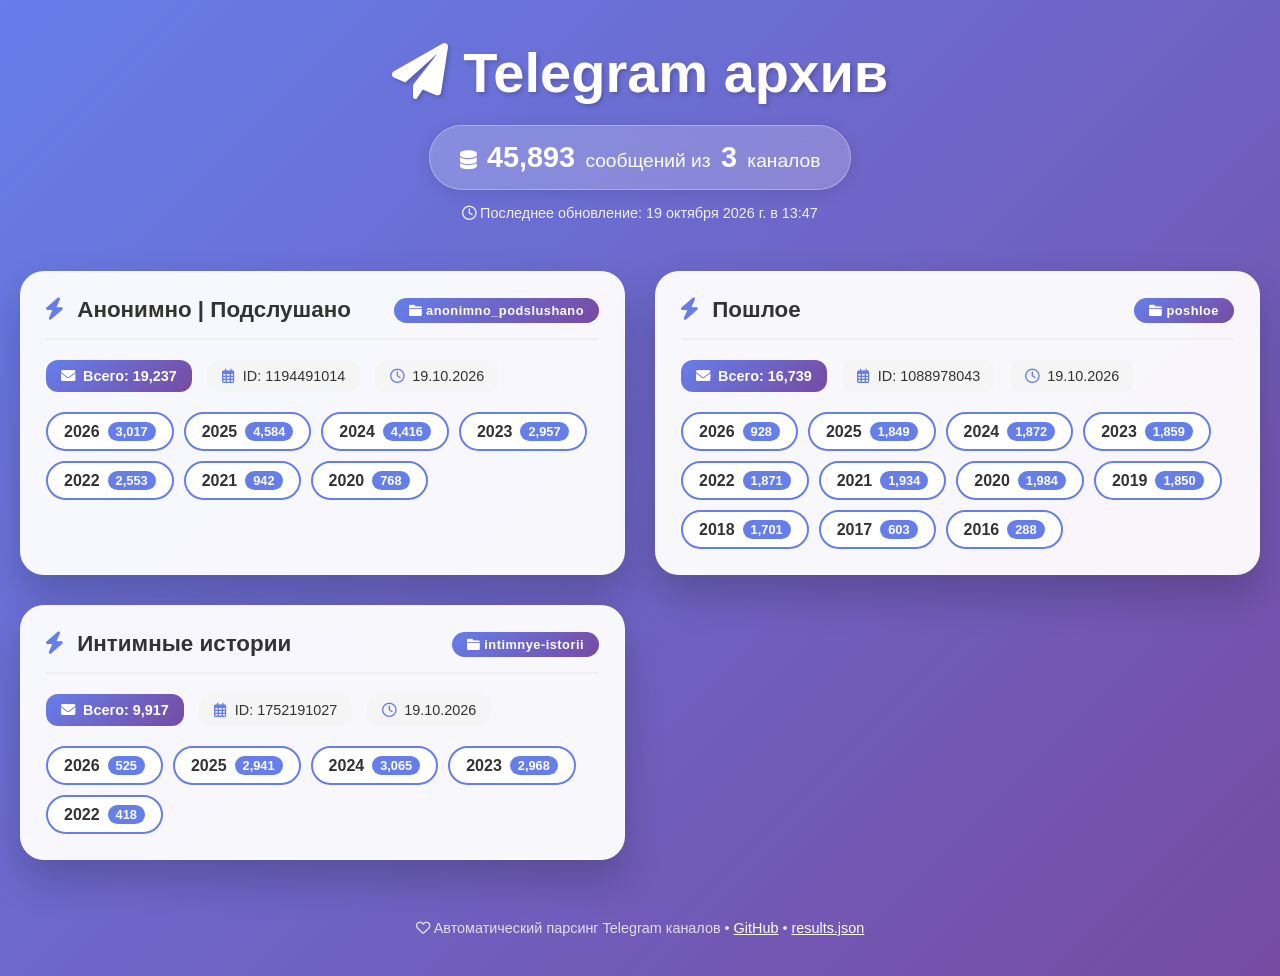
==== telegram/index.html @ b4a0e47f "Обновление Telegram 2026-10-19" ====
<!DOCTYPE html>
<html lang="ru">
<head>
    <meta charset="UTF-8">
    <meta name="viewport" content="width=device-width, initial-scale=1.0">
    <title>Telegram архив сообщений</title>
    <style>
        * {
            margin: 0;
            padding: 0;
            box-sizing: border-box;
        }
        
        body {
            font-family: -apple-system, BlinkMacSystemFont, 'Segoe UI', Roboto, 'Helvetica Neue', Arial, sans-serif;
            background: linear-gradient(135deg, #667eea 0%, #764ba2 100%);
            min-height: 100vh;
            padding: 40px 20px;
            color: #333;
        }
        
        .container {
            max-width: 1400px;
            margin: 0 auto;
        }
        
        .header {
            text-align: center;
            margin-bottom: 50px;
            color: white;
        }
        
        .header h1 {
            font-size: 3.5em;
            margin-bottom: 20px;
            text-shadow: 2px 2px 4px rgba(0,0,0,0.2);
            font-weight: 700;
        }
        
        .stats-badge {
            background: rgba(255,255,255,0.2);
            backdrop-filter: blur(10px);
            padding: 15px 30px;
            border-radius: 50px;
            display: inline-block;
            font-size: 1.2em;
            border: 1px solid rgba(255,255,255,0.3);
            box-shadow: 0 4px 15px rgba(0,0,0,0.1);
        }
        
        .stats-badge span {
            font-weight: 700;
            font-size: 1.5em;
            margin: 0 5px;
        }
        
        .last-update {
            margin-top: 15px;
            font-size: 0.9em;
            opacity: 0.9;
        }
        
        .channels-grid {
            display: grid;
            grid-template-columns: repeat(auto-fit, minmax(400px, 1fr));
            gap: 30px;
            margin-top: 40px;
        }
        
        .channel-card {
            background: rgba(255,255,255,0.95);
            backdrop-filter: blur(10px);
            border-radius: 24px;
            padding: 25px;
            box-shadow: 0 20px 40px rgba(0,0,0,0.2);
            transition: all 0.3s ease;
            border: 1px solid rgba(255,255,255,0.3);
            animation: fadeIn 0.5s ease-out;
        }
        
        .channel-card:hover {
            transform: translateY(-5px);
            box-shadow: 0 30px 50px rgba(0,0,0,0.3);
            background: white;
        }
        
        @keyframes fadeIn {
            from { opacity: 0; transform: translateY(20px); }
            to { opacity: 1; transform: translateY(0); }
        }
        
        .channel-header {
            border-bottom: 2px solid #f0f0f0;
            padding-bottom: 15px;
            margin-bottom: 20px;
            display: flex;
            justify-content: space-between;
            align-items: center;
        }
        
        .channel-name {
            font-size: 1.4em;
            font-weight: 700;
            color: #333;
        }
        
        .channel-folder {
            background: linear-gradient(135deg, #667eea 0%, #764ba2 100%);
            color: white;
            padding: 5px 15px;
            border-radius: 20px;
            font-size: 0.8em;
            font-weight: 600;
            letter-spacing: 0.5px;
        }
        
        .channel-meta {
            display: flex;
            gap: 15px;
            flex-wrap: wrap;
            margin-bottom: 20px;
            font-size: 0.9em;
        }
        
        .channel-meta-item {
            background: #f5f5f5;
            padding: 8px 15px;
            border-radius: 12px;
            display: flex;
            align-items: center;
            gap: 8px;
        }
        
        .channel-meta-item i {
            color: #667eea;
        }
        
        .total-messages {
            background: linear-gradient(135deg, #667eea 0%, #764ba2 100%);
            color: white;
            font-weight: 700;
        }
        
        .total-messages i {
            color: white;
        }
        
        .years-list {
            display: flex;
            flex-wrap: wrap;
            gap: 10px;
            margin-top: 20px;
        }
        
        .year-item {
            background: white;
            border: 2px solid #667eea;
            border-radius: 30px;
            padding: 8px 16px;
            transition: all 0.3s ease;
            cursor: pointer;
            display: inline-flex;
            align-items: center;
            gap: 8px;
            text-decoration: none;
            color: inherit;
        }
        
        .year-item:hover {
            background: linear-gradient(135deg, #667eea 0%, #764ba2 100%);
            color: white;
            transform: scale(1.05);
            border-color: transparent;
        }
        
        .year-item:hover .year-count {
            background: white;
            color: #667eea;
        }
        
        .year-number {
            font-weight: 700;
        }
        
        .year-count {
            background: #667eea;
            color: white;
            padding: 2px 8px;
            border-radius: 30px;
            font-size: 0.8em;
            font-weight: 600;
            transition: all 0.3s ease;
        }
        
        .empty-state {
            text-align: center;
            padding: 60px;
            background: white;
            border-radius: 24px;
            box-shadow: 0 20px 40px rgba(0,0,0,0.1);
            margin-top: 40px;
        }
        
        .empty-state h2 {
            color: #333;
            margin-bottom: 15px;
            font-size: 2em;
        }
        
        .empty-state p {
            color: #666;
            font-size: 1.1em;
        }
        
        .footer {
            text-align: center;
            margin-top: 60px;
            color: rgba(255,255,255,0.8);
            font-size: 0.9em;
        }
        
        .footer a {
            color: white;
            text-decoration: underline;
        }
        
        @media (max-width: 768px) {
            .header h1 {
                font-size: 2.5em;
            }
            
            .channels-grid {
                grid-template-columns: 1fr;
            }
            
            .channel-header {
                flex-direction: column;
                align-items: flex-start;
                gap: 10px;
            }
            
            .stats-badge {
                font-size: 1em;
                padding: 12px 20px;
            }
        }
    </style>
    <link rel="stylesheet" href="https://cdnjs.cloudflare.com/ajax/libs/font-awesome/6.0.0/css/all.min.css">
</head>
<body>
    <div class="container">
        <div class="header">
            <h1><i class="fas fa-paper-plane"></i> Telegram архив</h1>
            <div class="stats-badge">
                <i class="fas fa-database"></i> 
                <span>45,893</span> сообщений из 
                <span>3</span> каналов
            </div>
            <div class="last-update">
                <i class="far fa-clock"></i> Последнее обновление: 19 октября 2026 г. в 13:47
            </div>
        </div>
        
        
            <div class="channels-grid">
                
                    <div class="channel-card">
                        <div class="channel-header">
                            <span class="channel-name">
                                <i class="fas fa-bolt" style="color: #667eea; margin-right: 8px;"></i>
                                Анонимно | Подслушано
                            </span>
                            <span class="channel-folder">
                                <i class="fas fa-folder"></i> anonimno_podslushano
                            </span>
                        </div>
                        
                        <div class="channel-meta">
                            <span class="channel-meta-item total-messages">
                                <i class="fas fa-envelope"></i> Всего: 19,237
                            </span>
                            <span class="channel-meta-item">
                                <i class="far fa-calendar-alt"></i> ID: 1194491014
                            </span>
                            <span class="channel-meta-item">
                                <i class="far fa-clock"></i> 19.10.2026
                            </span>
                        </div>
                        
                        <div class="years-list">
                            
                                <a href="https://gitnnm.github.io/telegram/anonimno_podslushano/2026-messages.json" class="year-item" target="_blank">
                                    <span class="year-number">2026</span>
                                    <span class="year-count">3,017</span>
                                </a>
                            
                                <a href="https://gitnnm.github.io/telegram/anonimno_podslushano/2025-messages.json" class="year-item" target="_blank">
                                    <span class="year-number">2025</span>
                                    <span class="year-count">4,584</span>
                                </a>
                            
                                <a href="https://gitnnm.github.io/telegram/anonimno_podslushano/2024-messages.json" class="year-item" target="_blank">
                                    <span class="year-number">2024</span>
                                    <span class="year-count">4,416</span>
                                </a>
                            
                                <a href="https://gitnnm.github.io/telegram/anonimno_podslushano/2023-messages.json" class="year-item" target="_blank">
                                    <span class="year-number">2023</span>
                                    <span class="year-count">2,957</span>
                                </a>
                            
                                <a href="https://gitnnm.github.io/telegram/anonimno_podslushano/2022-messages.json" class="year-item" target="_blank">
                                    <span class="year-number">2022</span>
                                    <span class="year-count">2,553</span>
                                </a>
                            
                                <a href="https://gitnnm.github.io/telegram/anonimno_podslushano/2021-messages.json" class="year-item" target="_blank">
                                    <span class="year-number">2021</span>
                                    <span class="year-count">942</span>
                                </a>
                            
                                <a href="https://gitnnm.github.io/telegram/anonimno_podslushano/2020-messages.json" class="year-item" target="_blank">
                                    <span class="year-number">2020</span>
                                    <span class="year-count">768</span>
                                </a>
                            
                        </div>
                    </div>
                
                    <div class="channel-card">
                        <div class="channel-header">
                            <span class="channel-name">
                                <i class="fas fa-bolt" style="color: #667eea; margin-right: 8px;"></i>
                                Пошлое
                            </span>
                            <span class="channel-folder">
                                <i class="fas fa-folder"></i> poshloe
                            </span>
                        </div>
                        
                        <div class="channel-meta">
                            <span class="channel-meta-item total-messages">
                                <i class="fas fa-envelope"></i> Всего: 16,739
                            </span>
                            <span class="channel-meta-item">
                                <i class="far fa-calendar-alt"></i> ID: 1088978043
                            </span>
                            <span class="channel-meta-item">
                                <i class="far fa-clock"></i> 19.10.2026
                            </span>
                        </div>
                        
                        <div class="years-list">
                            
                                <a href="https://gitnnm.github.io/telegram/poshloe/2026-messages.json" class="year-item" target="_blank">
                                    <span class="year-number">2026</span>
                                    <span class="year-count">928</span>
                                </a>
                            
                                <a href="https://gitnnm.github.io/telegram/poshloe/2025-messages.json" class="year-item" target="_blank">
                                    <span class="year-number">2025</span>
                                    <span class="year-count">1,849</span>
                                </a>
                            
                                <a href="https://gitnnm.github.io/telegram/poshloe/2024-messages.json" class="year-item" target="_blank">
                                    <span class="year-number">2024</span>
                                    <span class="year-count">1,872</span>
                                </a>
                            
                                <a href="https://gitnnm.github.io/telegram/poshloe/2023-messages.json" class="year-item" target="_blank">
                                    <span class="year-number">2023</span>
                                    <span class="year-count">1,859</span>
                                </a>
                            
                                <a href="https://gitnnm.github.io/telegram/poshloe/2022-messages.json" class="year-item" target="_blank">
                                    <span class="year-number">2022</span>
                                    <span class="year-count">1,871</span>
                                </a>
                            
                                <a href="https://gitnnm.github.io/telegram/poshloe/2021-messages.json" class="year-item" target="_blank">
                                    <span class="year-number">2021</span>
                                    <span class="year-count">1,934</span>
                                </a>
                            
                                <a href="https://gitnnm.github.io/telegram/poshloe/2020-messages.json" class="year-item" target="_blank">
                                    <span class="year-number">2020</span>
                                    <span class="year-count">1,984</span>
                                </a>
                            
                                <a href="https://gitnnm.github.io/telegram/poshloe/2019-messages.json" class="year-item" target="_blank">
                                    <span class="year-number">2019</span>
                                    <span class="year-count">1,850</span>
                                </a>
                            
                                <a href="https://gitnnm.github.io/telegram/poshloe/2018-messages.json" class="year-item" target="_blank">
                                    <span class="year-number">2018</span>
                                    <span class="year-count">1,701</span>
                                </a>
                            
                                <a href="https://gitnnm.github.io/telegram/poshloe/2017-messages.json" class="year-item" target="_blank">
                                    <span class="year-number">2017</span>
                                    <span class="year-count">603</span>
                                </a>
                            
                                <a href="https://gitnnm.github.io/telegram/poshloe/2016-messages.json" class="year-item" target="_blank">
                                    <span class="year-number">2016</span>
                                    <span class="year-count">288</span>
                                </a>
                            
                        </div>
                    </div>
                
                    <div class="channel-card">
                        <div class="channel-header">
                            <span class="channel-name">
                                <i class="fas fa-bolt" style="color: #667eea; margin-right: 8px;"></i>
                                Интимные истории
                            </span>
                            <span class="channel-folder">
                                <i class="fas fa-folder"></i> intimnye-istorii
                            </span>
                        </div>
                        
                        <div class="channel-meta">
                            <span class="channel-meta-item total-messages">
                                <i class="fas fa-envelope"></i> Всего: 9,917
                            </span>
                            <span class="channel-meta-item">
                                <i class="far fa-calendar-alt"></i> ID: 1752191027
                            </span>
                            <span class="channel-meta-item">
                                <i class="far fa-clock"></i> 19.10.2026
                            </span>
                        </div>
                        
                        <div class="years-list">
                            
                                <a href="https://gitnnm.github.io/telegram/intimnye-istorii/2026-messages.json" class="year-item" target="_blank">
                                    <span class="year-number">2026</span>
                                    <span class="year-count">525</span>
                                </a>
                            
                                <a href="https://gitnnm.github.io/telegram/intimnye-istorii/2025-messages.json" class="year-item" target="_blank">
                                    <span class="year-number">2025</span>
                                    <span class="year-count">2,941</span>
                                </a>
                            
                                <a href="https://gitnnm.github.io/telegram/intimnye-istorii/2024-messages.json" class="year-item" target="_blank">
                                    <span class="year-number">2024</span>
                                    <span class="year-count">3,065</span>
                                </a>
                            
                                <a href="https://gitnnm.github.io/telegram/intimnye-istorii/2023-messages.json" class="year-item" target="_blank">
                                    <span class="year-number">2023</span>
                                    <span class="year-count">2,968</span>
                                </a>
                            
                                <a href="https://gitnnm.github.io/telegram/intimnye-istorii/2022-messages.json" class="year-item" target="_blank">
                                    <span class="year-number">2022</span>
                                    <span class="year-count">418</span>
                                </a>
                            
                        </div>
                    </div>
                
            </div>
        
        
        <div class="footer">
            <i class="far fa-heart"></i> Автоматический парсинг Telegram каналов • 
            <a href="https://github.com/gitnnm/gitnnm.github.io" target="_blank">GitHub</a> • 
            <a href="https://gitnnm.github.io/telegram/results.json" target="_blank">results.json</a>
        </div>
    </div>
    
    <script>
        document.addEventListener('DOMContentLoaded', () => {
            const cards = document.querySelectorAll('.channel-card');
            cards.forEach((card, index) => {
                card.style.animationDelay = (index * 0.1) + 's';
            });
        });
    </script>
</body>
</html>
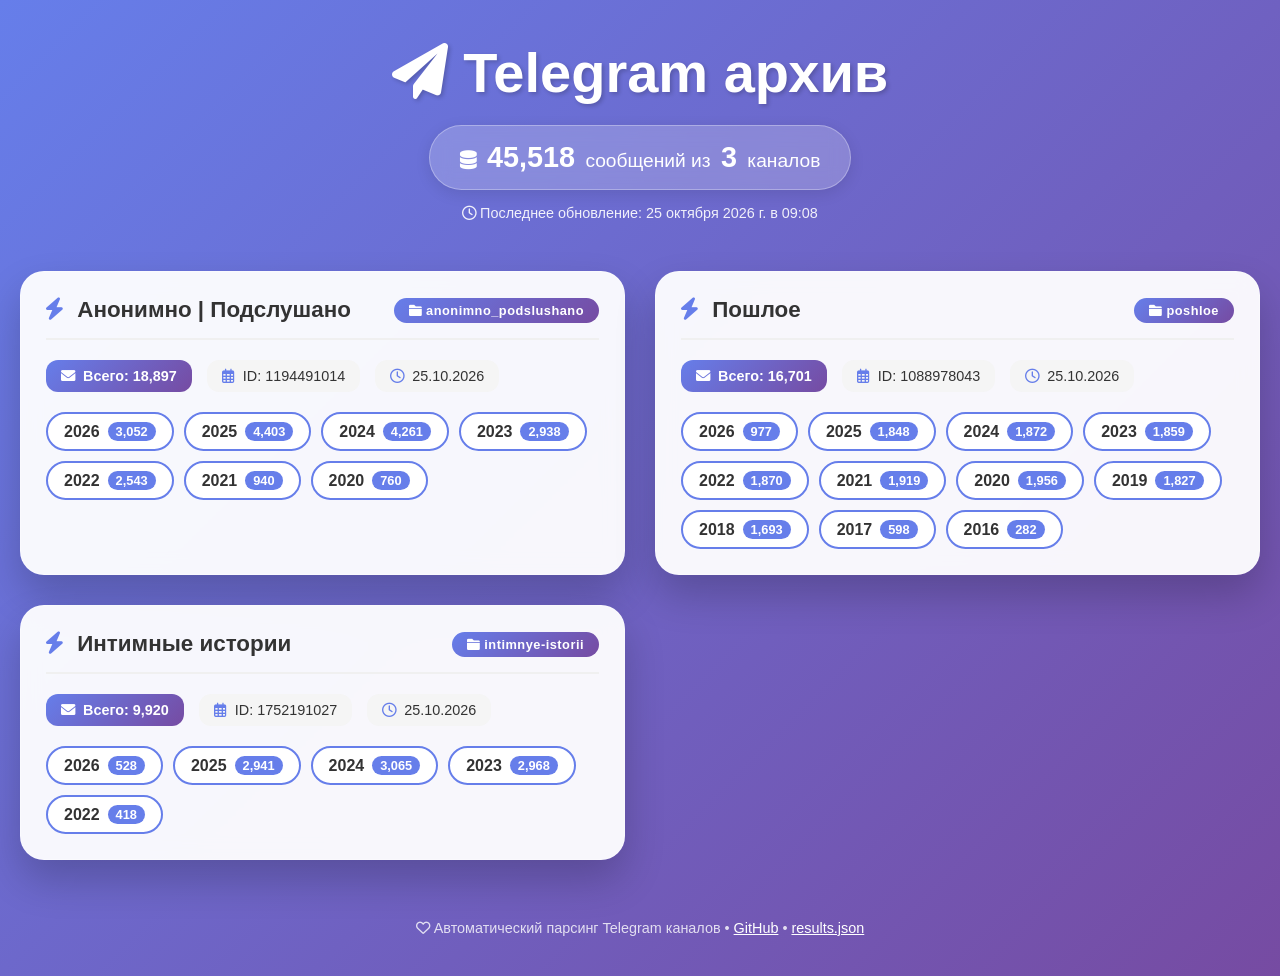
==== commit ce5d4276: "Обновление Telegram 2026-10-25" ====
--- a/telegram/index.html
+++ b/telegram/index.html
@@ -253,11 +253,11 @@
             <h1><i class="fas fa-paper-plane"></i> Telegram архив</h1>
             <div class="stats-badge">
                 <i class="fas fa-database"></i> 
-                <span>45,893</span> сообщений из 
+                <span>45,518</span> сообщений из 
                 <span>3</span> каналов
             </div>
             <div class="last-update">
-                <i class="far fa-clock"></i> Последнее обновление: 19 октября 2026 г. в 13:47
+                <i class="far fa-clock"></i> Последнее обновление: 25 октября 2026 г. в 09:08
             </div>
         </div>
         
@@ -277,13 +277,13 @@
                         
                         <div class="channel-meta">
                             <span class="channel-meta-item total-messages">
-                                <i class="fas fa-envelope"></i> Всего: 19,237
+                                <i class="fas fa-envelope"></i> Всего: 18,897
                             </span>
                             <span class="channel-meta-item">
                                 <i class="far fa-calendar-alt"></i> ID: 1194491014
                             </span>
                             <span class="channel-meta-item">
-                                <i class="far fa-clock"></i> 19.10.2026
+                                <i class="far fa-clock"></i> 25.10.2026
                             </span>
                         </div>
                         
@@ -291,37 +291,37 @@
                             
                                 <a href="https://gitnnm.github.io/telegram/anonimno_podslushano/2026-messages.json" class="year-item" target="_blank">
                                     <span class="year-number">2026</span>
-                                    <span class="year-count">3,017</span>
+                                    <span class="year-count">3,052</span>
                                 </a>
                             
                                 <a href="https://gitnnm.github.io/telegram/anonimno_podslushano/2025-messages.json" class="year-item" target="_blank">
                                     <span class="year-number">2025</span>
-                                    <span class="year-count">4,584</span>
+                                    <span class="year-count">4,403</span>
                                 </a>
                             
                                 <a href="https://gitnnm.github.io/telegram/anonimno_podslushano/2024-messages.json" class="year-item" target="_blank">
                                     <span class="year-number">2024</span>
-                                    <span class="year-count">4,416</span>
+                                    <span class="year-count">4,261</span>
                                 </a>
                             
                                 <a href="https://gitnnm.github.io/telegram/anonimno_podslushano/2023-messages.json" class="year-item" target="_blank">
                                     <span class="year-number">2023</span>
-                                    <span class="year-count">2,957</span>
+                                    <span class="year-count">2,938</span>
                                 </a>
                             
                                 <a href="https://gitnnm.github.io/telegram/anonimno_podslushano/2022-messages.json" class="year-item" target="_blank">
                                     <span class="year-number">2022</span>
-                                    <span class="year-count">2,553</span>
+                                    <span class="year-count">2,543</span>
                                 </a>
                             
                                 <a href="https://gitnnm.github.io/telegram/anonimno_podslushano/2021-messages.json" class="year-item" target="_blank">
                                     <span class="year-number">2021</span>
-                                    <span class="year-count">942</span>
+                                    <span class="year-count">940</span>
                                 </a>
                             
                                 <a href="https://gitnnm.github.io/telegram/anonimno_podslushano/2020-messages.json" class="year-item" target="_blank">
                                     <span class="year-number">2020</span>
-                                    <span class="year-count">768</span>
+                                    <span class="year-count">760</span>
                                 </a>
                             
                         </div>
@@ -340,13 +340,13 @@
                         
                         <div class="channel-meta">
                             <span class="channel-meta-item total-messages">
-                                <i class="fas fa-envelope"></i> Всего: 16,739
+                                <i class="fas fa-envelope"></i> Всего: 16,701
                             </span>
                             <span class="channel-meta-item">
                                 <i class="far fa-calendar-alt"></i> ID: 1088978043
                             </span>
                             <span class="channel-meta-item">
-                                <i class="far fa-clock"></i> 19.10.2026
+                                <i class="far fa-clock"></i> 25.10.2026
                             </span>
                         </div>
                         
@@ -354,12 +354,12 @@
                             
                                 <a href="https://gitnnm.github.io/telegram/poshloe/2026-messages.json" class="year-item" target="_blank">
                                     <span class="year-number">2026</span>
-                                    <span class="year-count">928</span>
+                                    <span class="year-count">977</span>
                                 </a>
                             
                                 <a href="https://gitnnm.github.io/telegram/poshloe/2025-messages.json" class="year-item" target="_blank">
                                     <span class="year-number">2025</span>
-                                    <span class="year-count">1,849</span>
+                                    <span class="year-count">1,848</span>
                                 </a>
                             
                                 <a href="https://gitnnm.github.io/telegram/poshloe/2024-messages.json" class="year-item" target="_blank">
@@ -374,37 +374,37 @@
                             
                                 <a href="https://gitnnm.github.io/telegram/poshloe/2022-messages.json" class="year-item" target="_blank">
                                     <span class="year-number">2022</span>
-                                    <span class="year-count">1,871</span>
+                                    <span class="year-count">1,870</span>
                                 </a>
                             
                                 <a href="https://gitnnm.github.io/telegram/poshloe/2021-messages.json" class="year-item" target="_blank">
                                     <span class="year-number">2021</span>
-                                    <span class="year-count">1,934</span>
+                                    <span class="year-count">1,919</span>
                                 </a>
                             
                                 <a href="https://gitnnm.github.io/telegram/poshloe/2020-messages.json" class="year-item" target="_blank">
                                     <span class="year-number">2020</span>
-                                    <span class="year-count">1,984</span>
+                                    <span class="year-count">1,956</span>
                                 </a>
                             
                                 <a href="https://gitnnm.github.io/telegram/poshloe/2019-messages.json" class="year-item" target="_blank">
                                     <span class="year-number">2019</span>
-                                    <span class="year-count">1,850</span>
+                                    <span class="year-count">1,827</span>
                                 </a>
                             
                                 <a href="https://gitnnm.github.io/telegram/poshloe/2018-messages.json" class="year-item" target="_blank">
                                     <span class="year-number">2018</span>
-                                    <span class="year-count">1,701</span>
+                                    <span class="year-count">1,693</span>
                                 </a>
                             
                                 <a href="https://gitnnm.github.io/telegram/poshloe/2017-messages.json" class="year-item" target="_blank">
                                     <span class="year-number">2017</span>
-                                    <span class="year-count">603</span>
+                                    <span class="year-count">598</span>
                                 </a>
                             
                                 <a href="https://gitnnm.github.io/telegram/poshloe/2016-messages.json" class="year-item" target="_blank">
                                     <span class="year-number">2016</span>
-                                    <span class="year-count">288</span>
+                                    <span class="year-count">282</span>
                                 </a>
                             
                         </div>
@@ -423,13 +423,13 @@
                         
                         <div class="channel-meta">
                             <span class="channel-meta-item total-messages">
-                                <i class="fas fa-envelope"></i> Всего: 9,917
+                                <i class="fas fa-envelope"></i> Всего: 9,920
                             </span>
                             <span class="channel-meta-item">
                                 <i class="far fa-calendar-alt"></i> ID: 1752191027
                             </span>
                             <span class="channel-meta-item">
-                                <i class="far fa-clock"></i> 19.10.2026
+                                <i class="far fa-clock"></i> 25.10.2026
                             </span>
                         </div>
                         
@@ -437,7 +437,7 @@
                             
                                 <a href="https://gitnnm.github.io/telegram/intimnye-istorii/2026-messages.json" class="year-item" target="_blank">
                                     <span class="year-number">2026</span>
-                                    <span class="year-count">525</span>
+                                    <span class="year-count">528</span>
                                 </a>
                             
                                 <a href="https://gitnnm.github.io/telegram/intimnye-istorii/2025-messages.json" class="year-item" target="_blank">
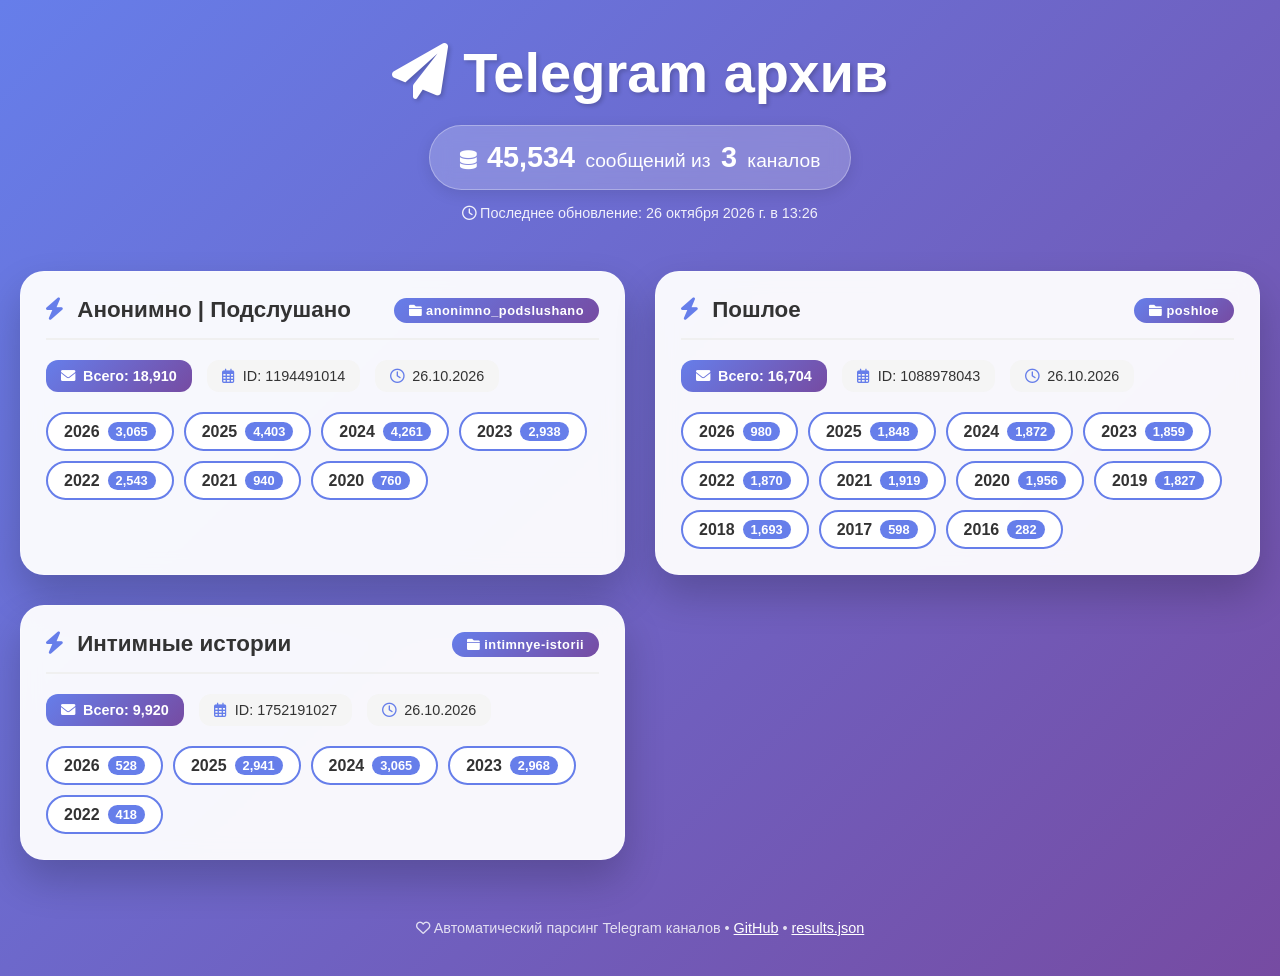
==== commit 2405ce9b: "Обновление Telegram 2026-10-26" ====
--- a/telegram/index.html
+++ b/telegram/index.html
@@ -253,11 +253,11 @@
             <h1><i class="fas fa-paper-plane"></i> Telegram архив</h1>
             <div class="stats-badge">
                 <i class="fas fa-database"></i> 
-                <span>45,518</span> сообщений из 
+                <span>45,534</span> сообщений из 
                 <span>3</span> каналов
             </div>
             <div class="last-update">
-                <i class="far fa-clock"></i> Последнее обновление: 25 октября 2026 г. в 09:08
+                <i class="far fa-clock"></i> Последнее обновление: 26 октября 2026 г. в 13:26
             </div>
         </div>
         
@@ -277,13 +277,13 @@
                         
                         <div class="channel-meta">
                             <span class="channel-meta-item total-messages">
-                                <i class="fas fa-envelope"></i> Всего: 18,897
+                                <i class="fas fa-envelope"></i> Всего: 18,910
                             </span>
                             <span class="channel-meta-item">
                                 <i class="far fa-calendar-alt"></i> ID: 1194491014
                             </span>
                             <span class="channel-meta-item">
-                                <i class="far fa-clock"></i> 25.10.2026
+                                <i class="far fa-clock"></i> 26.10.2026
                             </span>
                         </div>
                         
@@ -291,7 +291,7 @@
                             
                                 <a href="https://gitnnm.github.io/telegram/anonimno_podslushano/2026-messages.json" class="year-item" target="_blank">
                                     <span class="year-number">2026</span>
-                                    <span class="year-count">3,052</span>
+                                    <span class="year-count">3,065</span>
                                 </a>
                             
                                 <a href="https://gitnnm.github.io/telegram/anonimno_podslushano/2025-messages.json" class="year-item" target="_blank">
@@ -340,13 +340,13 @@
                         
                         <div class="channel-meta">
                             <span class="channel-meta-item total-messages">
-                                <i class="fas fa-envelope"></i> Всего: 16,701
+                                <i class="fas fa-envelope"></i> Всего: 16,704
                             </span>
                             <span class="channel-meta-item">
                                 <i class="far fa-calendar-alt"></i> ID: 1088978043
                             </span>
                             <span class="channel-meta-item">
-                                <i class="far fa-clock"></i> 25.10.2026
+                                <i class="far fa-clock"></i> 26.10.2026
                             </span>
                         </div>
                         
@@ -354,7 +354,7 @@
                             
                                 <a href="https://gitnnm.github.io/telegram/poshloe/2026-messages.json" class="year-item" target="_blank">
                                     <span class="year-number">2026</span>
-                                    <span class="year-count">977</span>
+                                    <span class="year-count">980</span>
                                 </a>
                             
                                 <a href="https://gitnnm.github.io/telegram/poshloe/2025-messages.json" class="year-item" target="_blank">
@@ -429,7 +429,7 @@
                                 <i class="far fa-calendar-alt"></i> ID: 1752191027
                             </span>
                             <span class="channel-meta-item">
-                                <i class="far fa-clock"></i> 25.10.2026
+                                <i class="far fa-clock"></i> 26.10.2026
                             </span>
                         </div>
                         
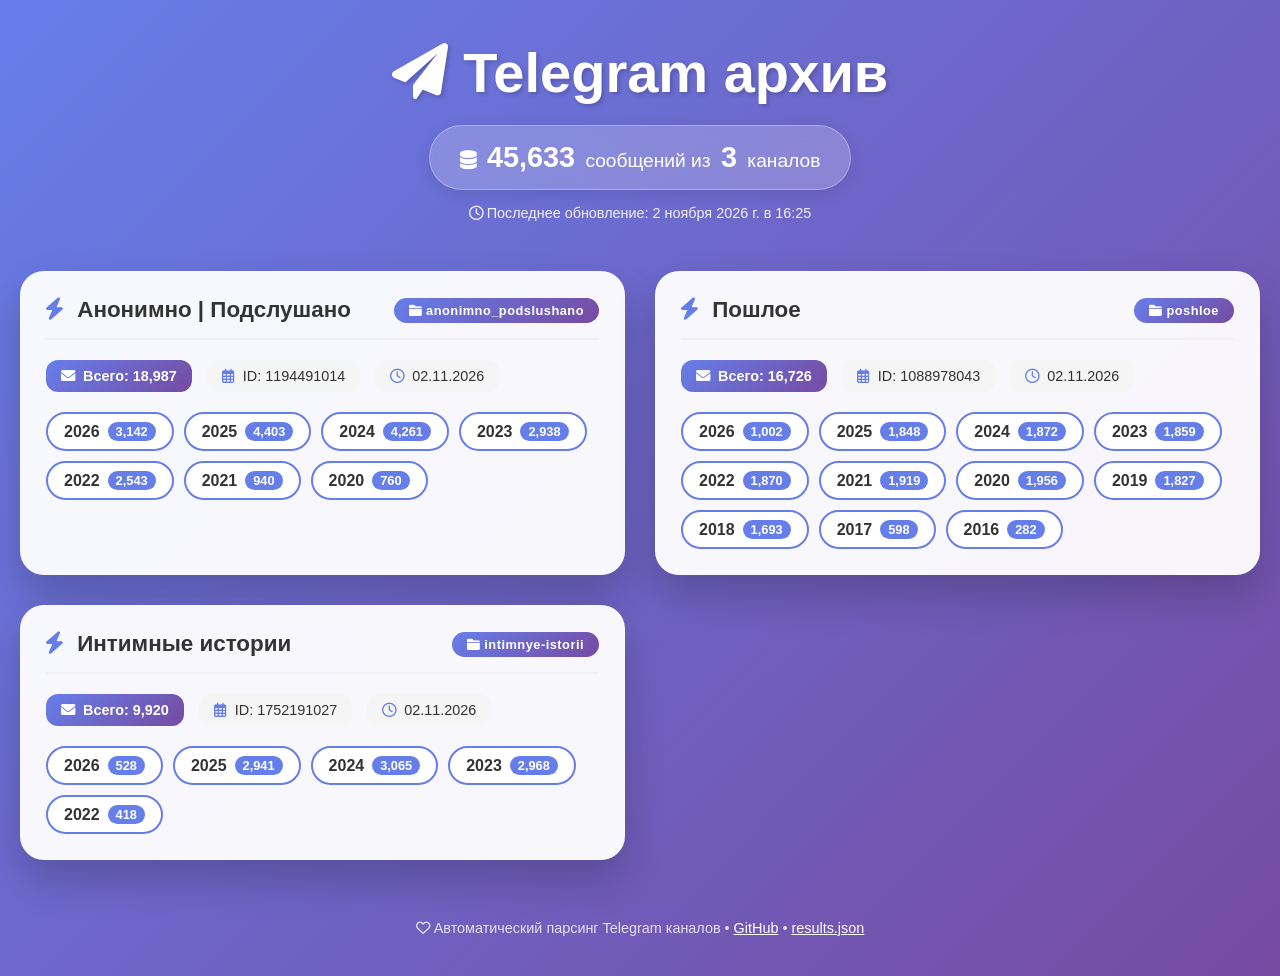
==== commit 276c2f83: "Обновление Telegram 2026-11-02" ====
--- a/telegram/index.html
+++ b/telegram/index.html
@@ -253,11 +253,11 @@
             <h1><i class="fas fa-paper-plane"></i> Telegram архив</h1>
             <div class="stats-badge">
                 <i class="fas fa-database"></i> 
-                <span>45,534</span> сообщений из 
+                <span>45,633</span> сообщений из 
                 <span>3</span> каналов
             </div>
             <div class="last-update">
-                <i class="far fa-clock"></i> Последнее обновление: 26 октября 2026 г. в 13:26
+                <i class="far fa-clock"></i> Последнее обновление: 2 ноября 2026 г. в 16:25
             </div>
         </div>
         
@@ -277,13 +277,13 @@
                         
                         <div class="channel-meta">
                             <span class="channel-meta-item total-messages">
-                                <i class="fas fa-envelope"></i> Всего: 18,910
+                                <i class="fas fa-envelope"></i> Всего: 18,987
                             </span>
                             <span class="channel-meta-item">
                                 <i class="far fa-calendar-alt"></i> ID: 1194491014
                             </span>
                             <span class="channel-meta-item">
-                                <i class="far fa-clock"></i> 26.10.2026
+                                <i class="far fa-clock"></i> 02.11.2026
                             </span>
                         </div>
                         
@@ -291,7 +291,7 @@
                             
                                 <a href="https://gitnnm.github.io/telegram/anonimno_podslushano/2026-messages.json" class="year-item" target="_blank">
                                     <span class="year-number">2026</span>
-                                    <span class="year-count">3,065</span>
+                                    <span class="year-count">3,142</span>
                                 </a>
                             
                                 <a href="https://gitnnm.github.io/telegram/anonimno_podslushano/2025-messages.json" class="year-item" target="_blank">
@@ -340,13 +340,13 @@
                         
                         <div class="channel-meta">
                             <span class="channel-meta-item total-messages">
-                                <i class="fas fa-envelope"></i> Всего: 16,704
+                                <i class="fas fa-envelope"></i> Всего: 16,726
                             </span>
                             <span class="channel-meta-item">
                                 <i class="far fa-calendar-alt"></i> ID: 1088978043
                             </span>
                             <span class="channel-meta-item">
-                                <i class="far fa-clock"></i> 26.10.2026
+                                <i class="far fa-clock"></i> 02.11.2026
                             </span>
                         </div>
                         
@@ -354,7 +354,7 @@
                             
                                 <a href="https://gitnnm.github.io/telegram/poshloe/2026-messages.json" class="year-item" target="_blank">
                                     <span class="year-number">2026</span>
-                                    <span class="year-count">980</span>
+                                    <span class="year-count">1,002</span>
                                 </a>
                             
                                 <a href="https://gitnnm.github.io/telegram/poshloe/2025-messages.json" class="year-item" target="_blank">
@@ -429,7 +429,7 @@
                                 <i class="far fa-calendar-alt"></i> ID: 1752191027
                             </span>
                             <span class="channel-meta-item">
-                                <i class="far fa-clock"></i> 26.10.2026
+                                <i class="far fa-clock"></i> 02.11.2026
                             </span>
                         </div>
                         
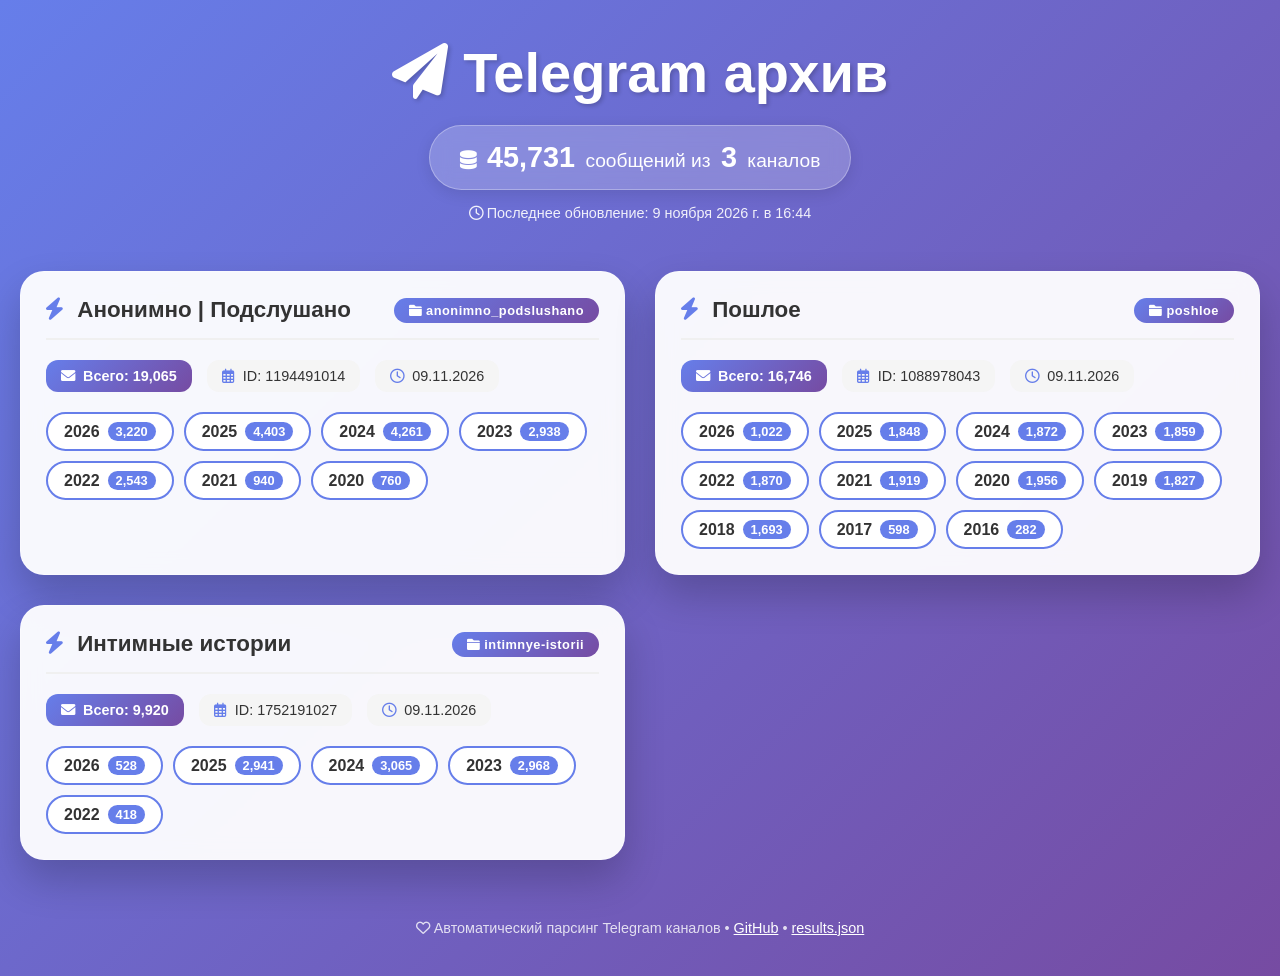
==== commit 7126fac7: "Обновление Telegram 2026-11-09" ====
--- a/telegram/index.html
+++ b/telegram/index.html
@@ -253,11 +253,11 @@
             <h1><i class="fas fa-paper-plane"></i> Telegram архив</h1>
             <div class="stats-badge">
                 <i class="fas fa-database"></i> 
-                <span>45,633</span> сообщений из 
+                <span>45,731</span> сообщений из 
                 <span>3</span> каналов
             </div>
             <div class="last-update">
-                <i class="far fa-clock"></i> Последнее обновление: 2 ноября 2026 г. в 16:25
+                <i class="far fa-clock"></i> Последнее обновление: 9 ноября 2026 г. в 16:44
             </div>
         </div>
         
@@ -277,13 +277,13 @@
                         
                         <div class="channel-meta">
                             <span class="channel-meta-item total-messages">
-                                <i class="fas fa-envelope"></i> Всего: 18,987
+                                <i class="fas fa-envelope"></i> Всего: 19,065
                             </span>
                             <span class="channel-meta-item">
                                 <i class="far fa-calendar-alt"></i> ID: 1194491014
                             </span>
                             <span class="channel-meta-item">
-                                <i class="far fa-clock"></i> 02.11.2026
+                                <i class="far fa-clock"></i> 09.11.2026
                             </span>
                         </div>
                         
@@ -291,7 +291,7 @@
                             
                                 <a href="https://gitnnm.github.io/telegram/anonimno_podslushano/2026-messages.json" class="year-item" target="_blank">
                                     <span class="year-number">2026</span>
-                                    <span class="year-count">3,142</span>
+                                    <span class="year-count">3,220</span>
                                 </a>
                             
                                 <a href="https://gitnnm.github.io/telegram/anonimno_podslushano/2025-messages.json" class="year-item" target="_blank">
@@ -340,13 +340,13 @@
                         
                         <div class="channel-meta">
                             <span class="channel-meta-item total-messages">
-                                <i class="fas fa-envelope"></i> Всего: 16,726
+                                <i class="fas fa-envelope"></i> Всего: 16,746
                             </span>
                             <span class="channel-meta-item">
                                 <i class="far fa-calendar-alt"></i> ID: 1088978043
                             </span>
                             <span class="channel-meta-item">
-                                <i class="far fa-clock"></i> 02.11.2026
+                                <i class="far fa-clock"></i> 09.11.2026
                             </span>
                         </div>
                         
@@ -354,7 +354,7 @@
                             
                                 <a href="https://gitnnm.github.io/telegram/poshloe/2026-messages.json" class="year-item" target="_blank">
                                     <span class="year-number">2026</span>
-                                    <span class="year-count">1,002</span>
+                                    <span class="year-count">1,022</span>
                                 </a>
                             
                                 <a href="https://gitnnm.github.io/telegram/poshloe/2025-messages.json" class="year-item" target="_blank">
@@ -429,7 +429,7 @@
                                 <i class="far fa-calendar-alt"></i> ID: 1752191027
                             </span>
                             <span class="channel-meta-item">
-                                <i class="far fa-clock"></i> 02.11.2026
+                                <i class="far fa-clock"></i> 09.11.2026
                             </span>
                         </div>
                         
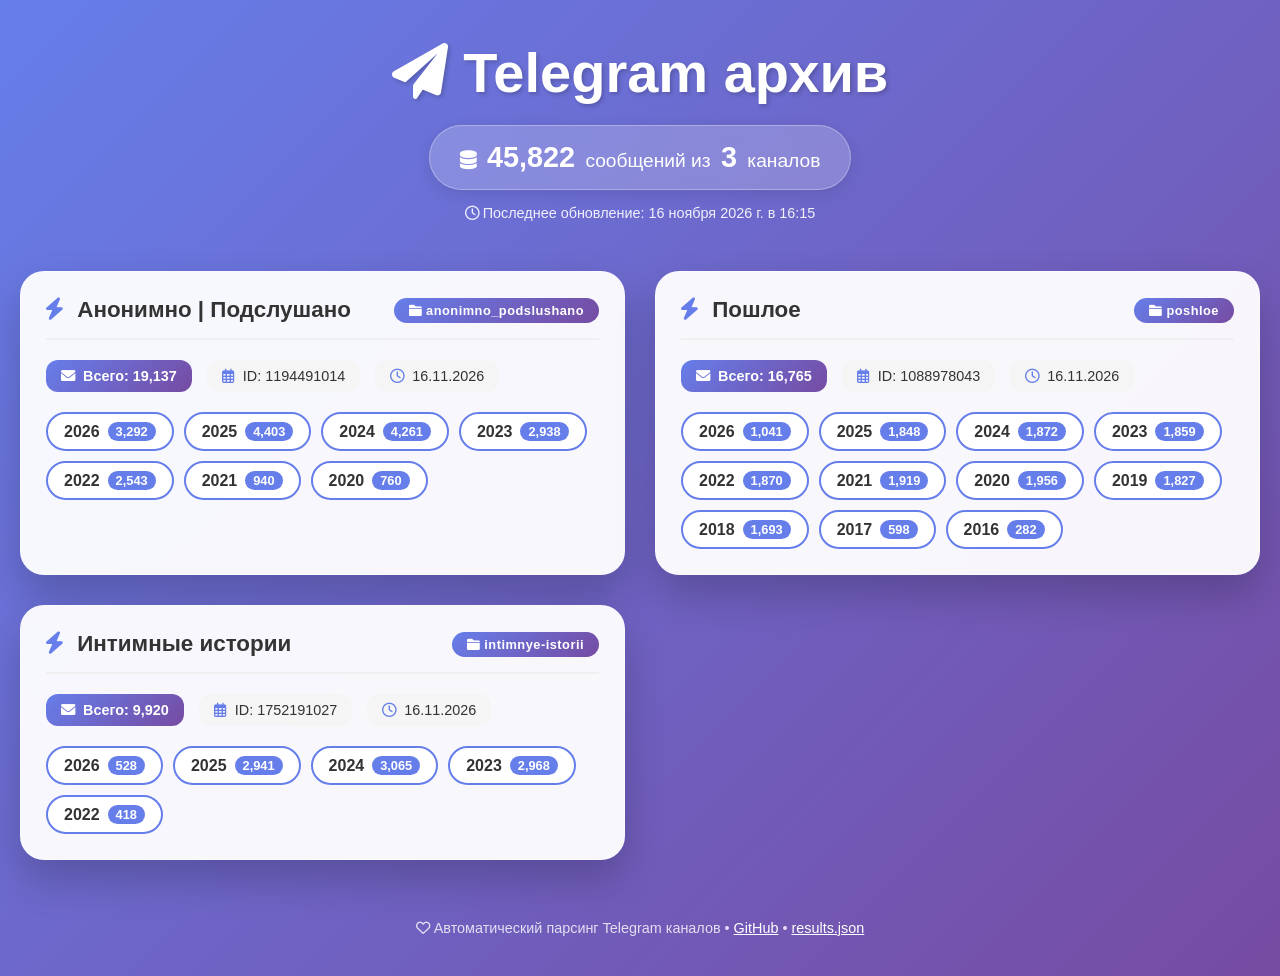
==== commit fadec1ea: "Обновление Telegram 2026-11-16" ====
--- a/telegram/index.html
+++ b/telegram/index.html
@@ -253,11 +253,11 @@
             <h1><i class="fas fa-paper-plane"></i> Telegram архив</h1>
             <div class="stats-badge">
                 <i class="fas fa-database"></i> 
-                <span>45,731</span> сообщений из 
+                <span>45,822</span> сообщений из 
                 <span>3</span> каналов
             </div>
             <div class="last-update">
-                <i class="far fa-clock"></i> Последнее обновление: 9 ноября 2026 г. в 16:44
+                <i class="far fa-clock"></i> Последнее обновление: 16 ноября 2026 г. в 16:15
             </div>
         </div>
         
@@ -277,13 +277,13 @@
                         
                         <div class="channel-meta">
                             <span class="channel-meta-item total-messages">
-                                <i class="fas fa-envelope"></i> Всего: 19,065
+                                <i class="fas fa-envelope"></i> Всего: 19,137
                             </span>
                             <span class="channel-meta-item">
                                 <i class="far fa-calendar-alt"></i> ID: 1194491014
                             </span>
                             <span class="channel-meta-item">
-                                <i class="far fa-clock"></i> 09.11.2026
+                                <i class="far fa-clock"></i> 16.11.2026
                             </span>
                         </div>
                         
@@ -291,7 +291,7 @@
                             
                                 <a href="https://gitnnm.github.io/telegram/anonimno_podslushano/2026-messages.json" class="year-item" target="_blank">
                                     <span class="year-number">2026</span>
-                                    <span class="year-count">3,220</span>
+                                    <span class="year-count">3,292</span>
                                 </a>
                             
                                 <a href="https://gitnnm.github.io/telegram/anonimno_podslushano/2025-messages.json" class="year-item" target="_blank">
@@ -340,13 +340,13 @@
                         
                         <div class="channel-meta">
                             <span class="channel-meta-item total-messages">
-                                <i class="fas fa-envelope"></i> Всего: 16,746
+                                <i class="fas fa-envelope"></i> Всего: 16,765
                             </span>
                             <span class="channel-meta-item">
                                 <i class="far fa-calendar-alt"></i> ID: 1088978043
                             </span>
                             <span class="channel-meta-item">
-                                <i class="far fa-clock"></i> 09.11.2026
+                                <i class="far fa-clock"></i> 16.11.2026
                             </span>
                         </div>
                         
@@ -354,7 +354,7 @@
                             
                                 <a href="https://gitnnm.github.io/telegram/poshloe/2026-messages.json" class="year-item" target="_blank">
                                     <span class="year-number">2026</span>
-                                    <span class="year-count">1,022</span>
+                                    <span class="year-count">1,041</span>
                                 </a>
                             
                                 <a href="https://gitnnm.github.io/telegram/poshloe/2025-messages.json" class="year-item" target="_blank">
@@ -429,7 +429,7 @@
                                 <i class="far fa-calendar-alt"></i> ID: 1752191027
                             </span>
                             <span class="channel-meta-item">
-                                <i class="far fa-clock"></i> 09.11.2026
+                                <i class="far fa-clock"></i> 16.11.2026
                             </span>
                         </div>
                         
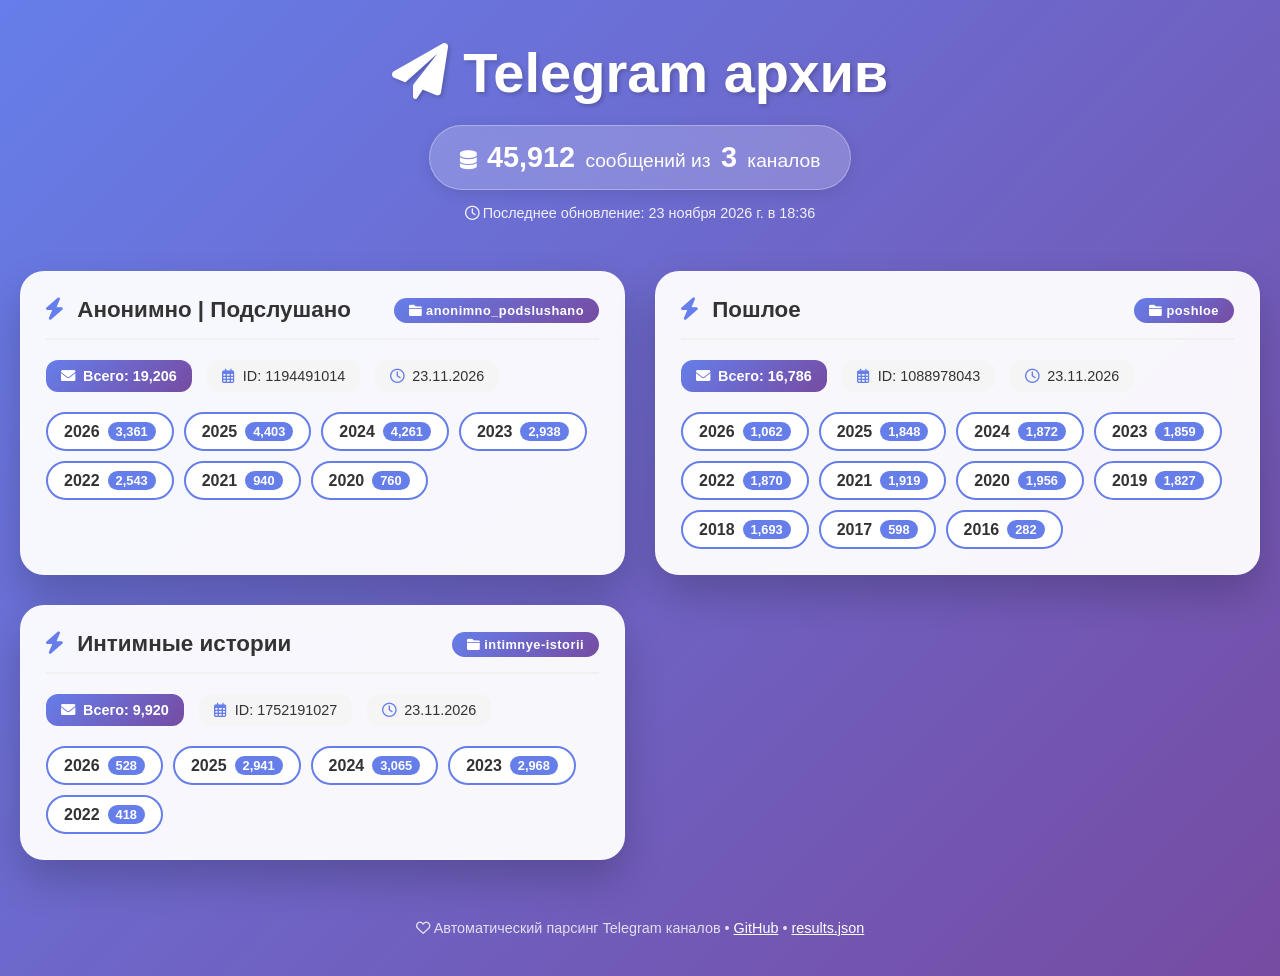
==== commit 2aa344e6: "Обновление Telegram 2026-11-23" ====
--- a/telegram/index.html
+++ b/telegram/index.html
@@ -253,11 +253,11 @@
             <h1><i class="fas fa-paper-plane"></i> Telegram архив</h1>
             <div class="stats-badge">
                 <i class="fas fa-database"></i> 
-                <span>45,822</span> сообщений из 
+                <span>45,912</span> сообщений из 
                 <span>3</span> каналов
             </div>
             <div class="last-update">
-                <i class="far fa-clock"></i> Последнее обновление: 16 ноября 2026 г. в 16:15
+                <i class="far fa-clock"></i> Последнее обновление: 23 ноября 2026 г. в 18:36
             </div>
         </div>
         
@@ -277,13 +277,13 @@
                         
                         <div class="channel-meta">
                             <span class="channel-meta-item total-messages">
-                                <i class="fas fa-envelope"></i> Всего: 19,137
+                                <i class="fas fa-envelope"></i> Всего: 19,206
                             </span>
                             <span class="channel-meta-item">
                                 <i class="far fa-calendar-alt"></i> ID: 1194491014
                             </span>
                             <span class="channel-meta-item">
-                                <i class="far fa-clock"></i> 16.11.2026
+                                <i class="far fa-clock"></i> 23.11.2026
                             </span>
                         </div>
                         
@@ -291,7 +291,7 @@
                             
                                 <a href="https://gitnnm.github.io/telegram/anonimno_podslushano/2026-messages.json" class="year-item" target="_blank">
                                     <span class="year-number">2026</span>
-                                    <span class="year-count">3,292</span>
+                                    <span class="year-count">3,361</span>
                                 </a>
                             
                                 <a href="https://gitnnm.github.io/telegram/anonimno_podslushano/2025-messages.json" class="year-item" target="_blank">
@@ -340,13 +340,13 @@
                         
                         <div class="channel-meta">
                             <span class="channel-meta-item total-messages">
-                                <i class="fas fa-envelope"></i> Всего: 16,765
+                                <i class="fas fa-envelope"></i> Всего: 16,786
                             </span>
                             <span class="channel-meta-item">
                                 <i class="far fa-calendar-alt"></i> ID: 1088978043
                             </span>
                             <span class="channel-meta-item">
-                                <i class="far fa-clock"></i> 16.11.2026
+                                <i class="far fa-clock"></i> 23.11.2026
                             </span>
                         </div>
                         
@@ -354,7 +354,7 @@
                             
                                 <a href="https://gitnnm.github.io/telegram/poshloe/2026-messages.json" class="year-item" target="_blank">
                                     <span class="year-number">2026</span>
-                                    <span class="year-count">1,041</span>
+                                    <span class="year-count">1,062</span>
                                 </a>
                             
                                 <a href="https://gitnnm.github.io/telegram/poshloe/2025-messages.json" class="year-item" target="_blank">
@@ -429,7 +429,7 @@
                                 <i class="far fa-calendar-alt"></i> ID: 1752191027
                             </span>
                             <span class="channel-meta-item">
-                                <i class="far fa-clock"></i> 16.11.2026
+                                <i class="far fa-clock"></i> 23.11.2026
                             </span>
                         </div>
                         
